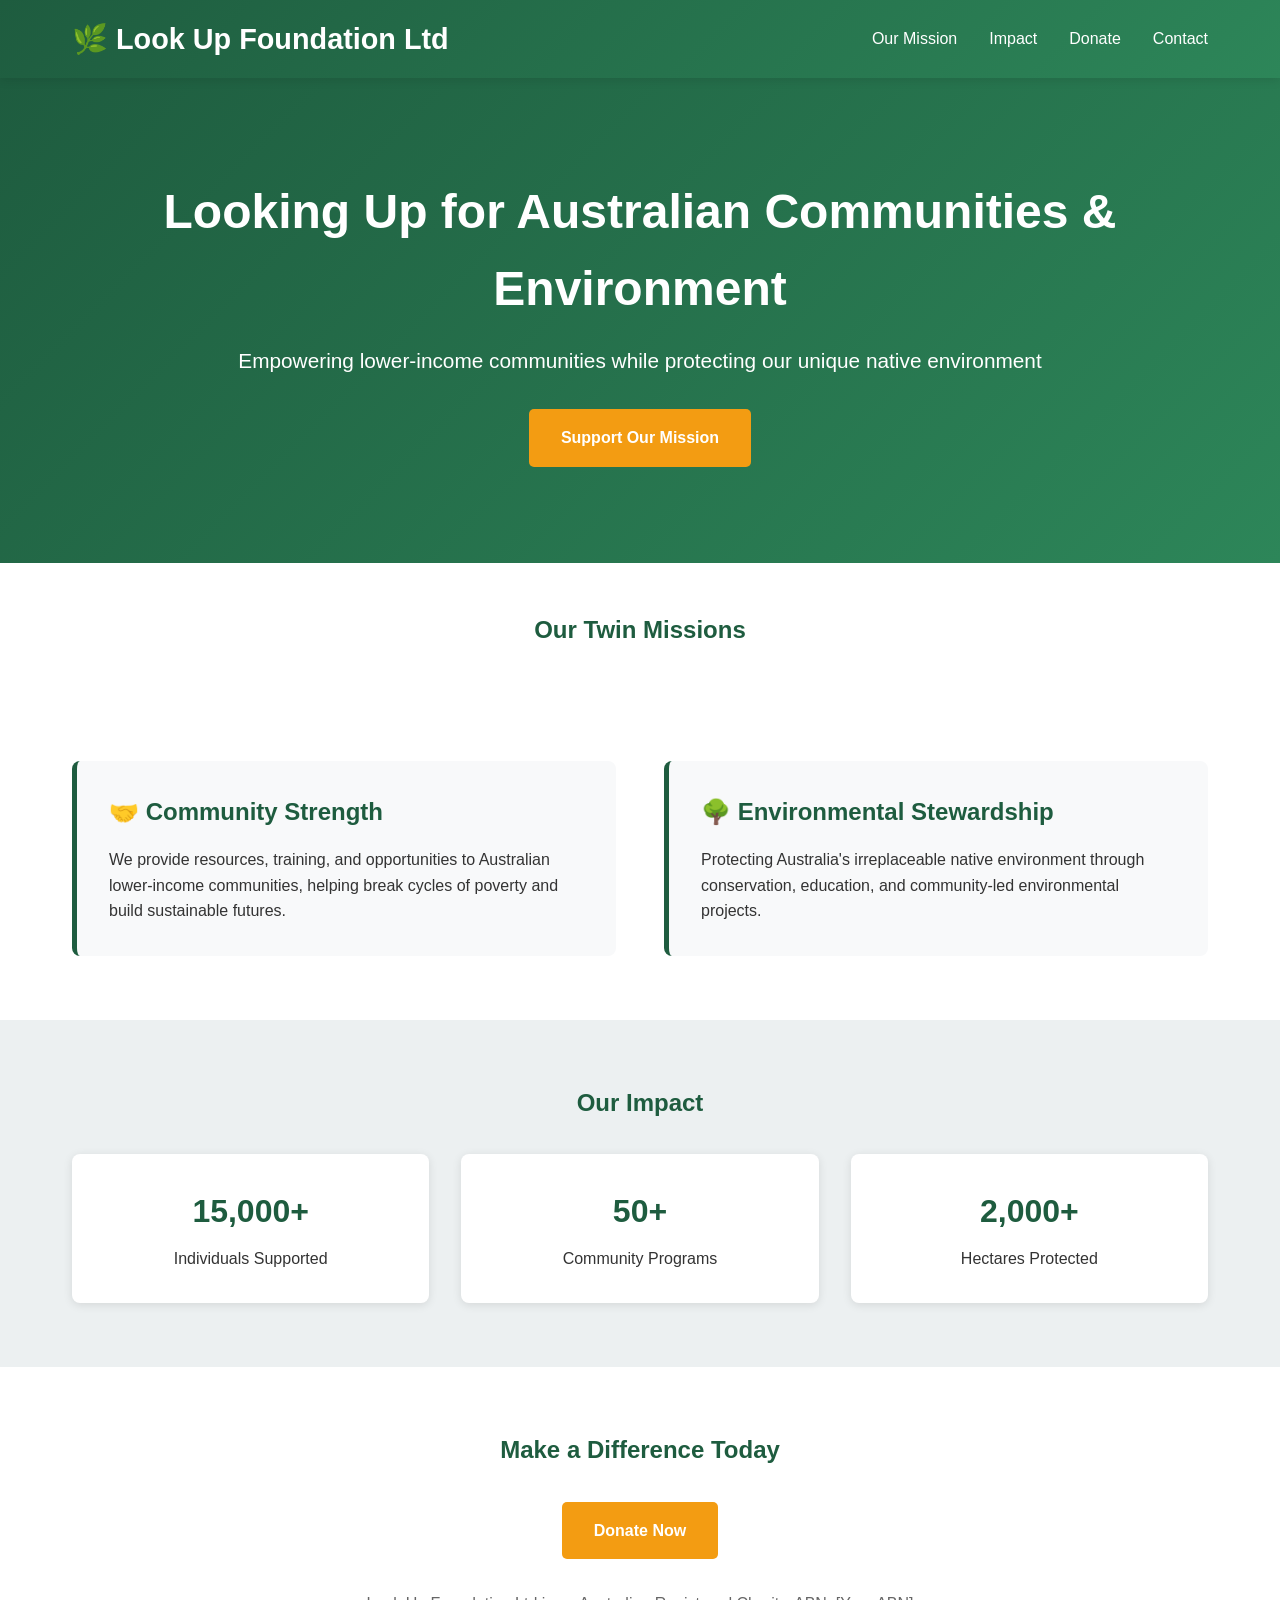
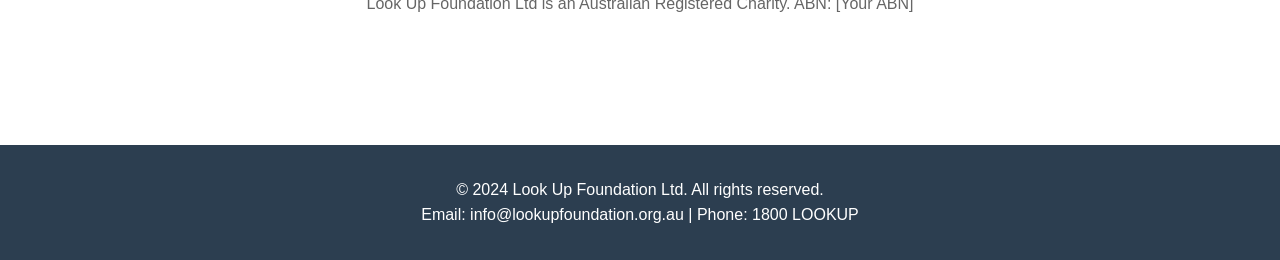
==== index.html @ 84866ac1 "Add initial HTML structure, styles, and JavaScript for Look Up Foundation website" ====
<!DOCTYPE html>
<html lang="en">
<head>
    <meta charset="UTF-8">
    <meta name="viewport" content="width=device-width, initial-scale=1.0">
    <title>Look Up Foundation Ltd - Australian Charity</title>
    <style>
        * {
            margin: 0;
            padding: 0;
            box-sizing: border-box;
        }
        
        body {
            font-family: 'Segoe UI', Tahoma, Geneva, Verdana, sans-serif;
            line-height: 1.6;
            color: #333;
        }
        
        header {
            background: linear-gradient(135deg, #1e5c3f 0%, #2d8659 100%);
            color: white;
            padding: 1rem 0;
            position: sticky;
            top: 0;
            box-shadow: 0 2px 10px rgba(0,0,0,0.1);
        }
        
        nav {
            max-width: 1200px;
            margin: 0 auto;
            display: flex;
            justify-content: space-between;
            align-items: center;
            padding: 0 2rem;
        }
        
        nav h1 {
            font-size: 1.8rem;
        }
        
        nav ul {
            list-style: none;
            display: flex;
            gap: 2rem;
        }
        
        nav a {
            color: white;
            text-decoration: none;
            transition: opacity 0.3s;
        }
        
        nav a:hover {
            opacity: 0.8;
        }
        
        .hero {
            background: linear-gradient(135deg, #1e5c3f 0%, #2d8659 100%);
            color: white;
            padding: 6rem 2rem;
            text-align: center;
        }
        
        .hero h2 {
            font-size: 3rem;
            margin-bottom: 1rem;
        }
        
        .hero p {
            font-size: 1.3rem;
            margin-bottom: 2rem;
        }
        
        .cta-button {
            display: inline-block;
            background: #f39c12;
            color: white;
            padding: 1rem 2rem;
            text-decoration: none;
            border-radius: 5px;
            font-weight: bold;
            transition: background 0.3s;
        }
        
        .cta-button:hover {
            background: #e67e22;
        }
        
        .container {
            max-width: 1200px;
            margin: 0 auto;
            padding: 0 2rem;
        }
        
        .missions {
            display: grid;
            grid-template-columns: 1fr 1fr;
            gap: 3rem;
            padding: 4rem 0;
        }
        
        .mission-card {
            background: #f8f9fa;
            padding: 2rem;
            border-radius: 8px;
            border-left: 5px solid #1e5c3f;
        }
        
        .mission-card h3 {
            color: #1e5c3f;
            margin-bottom: 1rem;
            font-size: 1.5rem;
        }
        
        .impact {
            background: #ecf0f1;
            padding: 4rem 2rem;
            text-align: center;
        }
        
        .impact-items {
            display: grid;
            grid-template-columns: repeat(3, 1fr);
            gap: 2rem;
            margin-top: 2rem;
        }
        
        .impact-item {
            background: white;
            padding: 2rem;
            border-radius: 8px;
            box-shadow: 0 2px 10px rgba(0,0,0,0.1);
        }
        
        .impact-item h4 {
            color: #1e5c3f;
            font-size: 2rem;
            margin-bottom: 0.5rem;
        }
        
        footer {
            background: #2c3e50;
            color: white;
            text-align: center;
            padding: 2rem;
            margin-top: 4rem;
        }
        
        @media (max-width: 768px) {
            .missions, .impact-items {
                grid-template-columns: 1fr;
            }
            
            .hero h2 {
                font-size: 2rem;
            }
            
            nav ul {
                gap: 1rem;
                font-size: 0.9rem;
            }
        }
    </style>
</head>
<body>
    <header>
        <nav>
            <h1>🌿 Look Up Foundation Ltd</h1>
            <ul>
                <li><a href="#mission">Our Mission</a></li>
                <li><a href="#impact">Impact</a></li>
                <li><a href="#donate">Donate</a></li>
                <li><a href="#contact">Contact</a></li>
            </ul>
        </nav>
    </header>
    
    <section class="hero">
        <h2>Looking Up for Australian Communities & Environment</h2>
        <p>Empowering lower-income communities while protecting our unique native environment</p>
        <a href="#donate" class="cta-button">Support Our Mission</a>
    </section>
    
    <section id="mission" class="container">
        <h2 style="text-align: center; color: #1e5c3f; margin: 3rem 0;">Our Twin Missions</h2>
        <div class="missions">
            <div class="mission-card">
                <h3>🤝 Community Strength</h3>
                <p>We provide resources, training, and opportunities to Australian lower-income communities, helping break cycles of poverty and build sustainable futures.</p>
            </div>
            <div class="mission-card">
                <h3>🌳 Environmental Stewardship</h3>
                <p>Protecting Australia's irreplaceable native environment through conservation, education, and community-led environmental projects.</p>
            </div>
        </div>
    </section>
    
    <section id="impact" class="impact">
        <div class="container">
            <h2 style="color: #1e5c3f;">Our Impact</h2>
            <div class="impact-items">
                <div class="impact-item">
                    <h4>15,000+</h4>
                    <p>Individuals Supported</p>
                </div>
                <div class="impact-item">
                    <h4>50+</h4>
                    <p>Community Programs</p>
                </div>
                <div class="impact-item">
                    <h4>2,000+</h4>
                    <p>Hectares Protected</p>
                </div>
            </div>
        </div>
    </section>
    
    <section id="donate" class="container" style="padding: 4rem 0; text-align: center;">
        <h2 style="color: #1e5c3f; margin-bottom: 2rem;">Make a Difference Today</h2>
        <a href="#" class="cta-button">Donate Now</a>
        <p style="margin-top: 2rem; color: #666;">Look Up Foundation Ltd is an Australian Registered Charity. ABN: [Your ABN]</p>
    </section>
    
    <footer id="contact">
        <p>&copy; 2024 Look Up Foundation Ltd. All rights reserved.</p>
        <p>Email: info@lookupfoundation.org.au | Phone: 1800 LOOKUP</p>
    </footer>
</body>
</html>
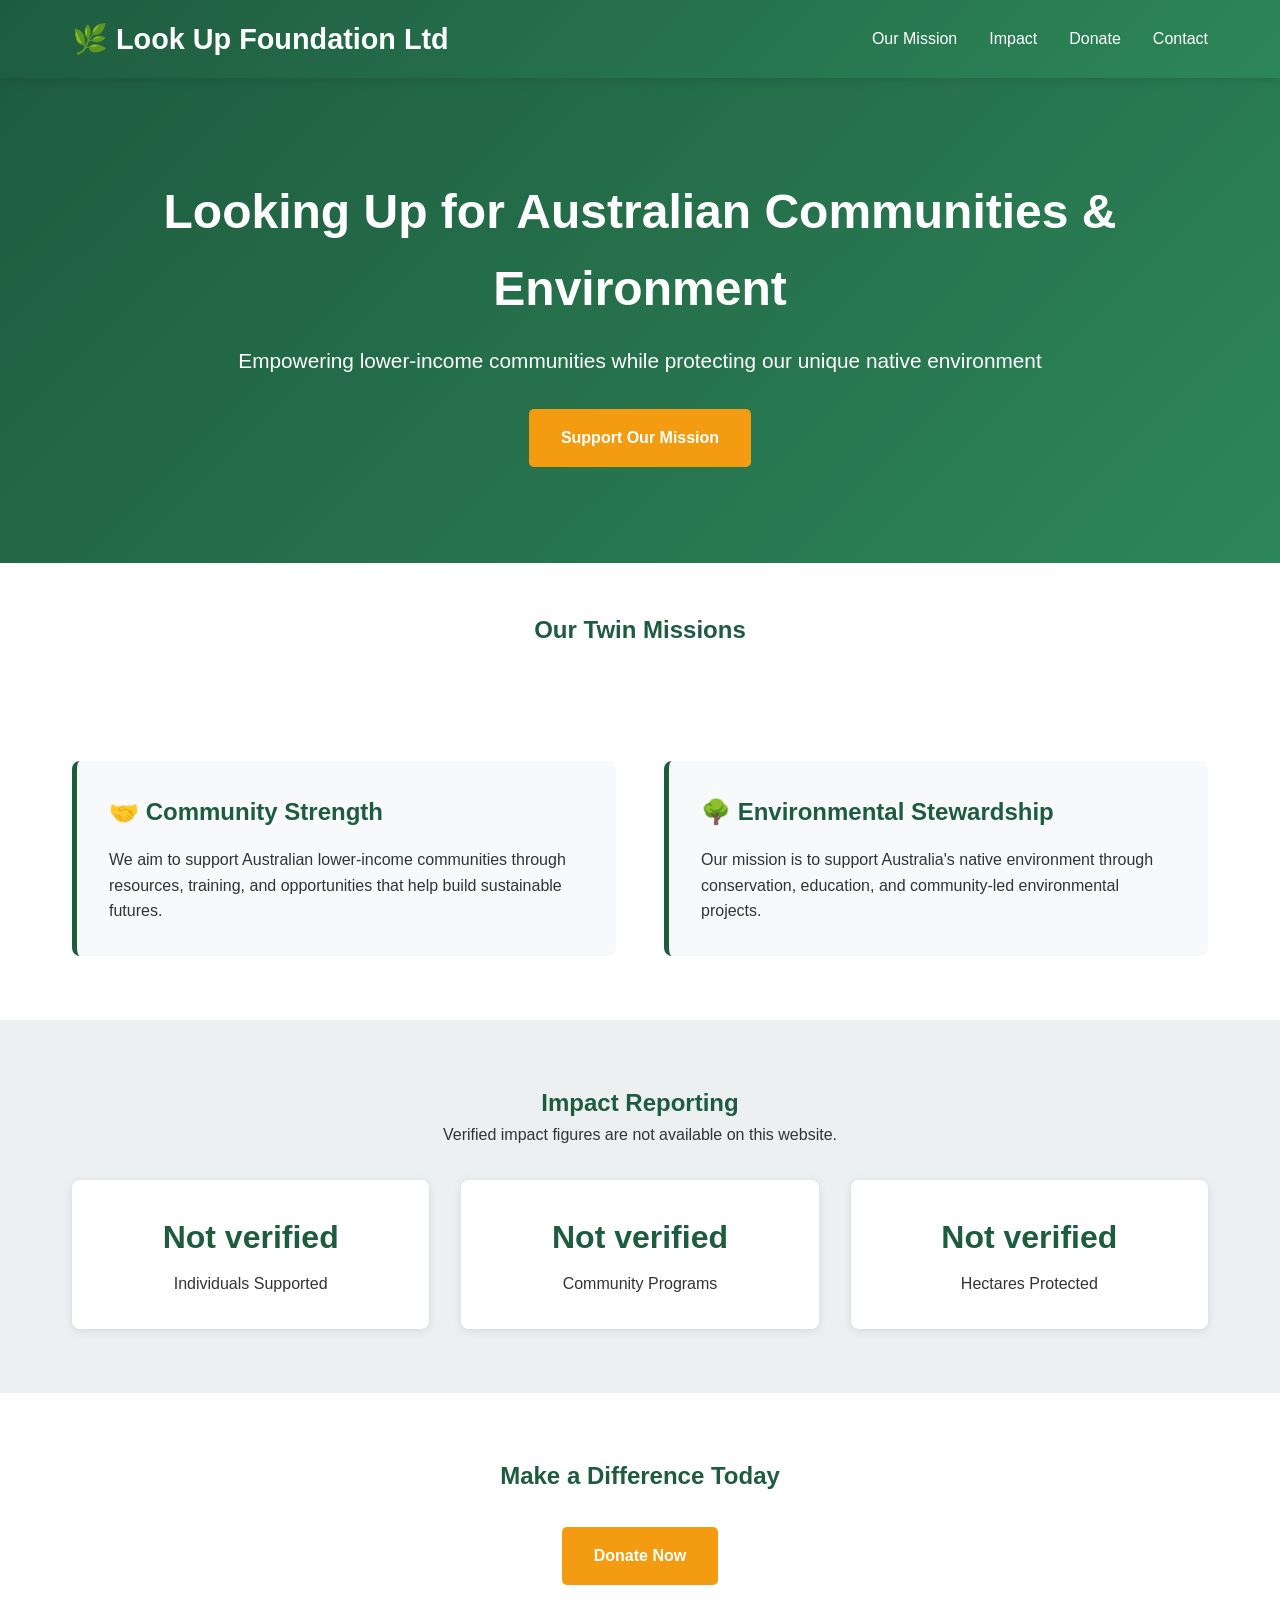
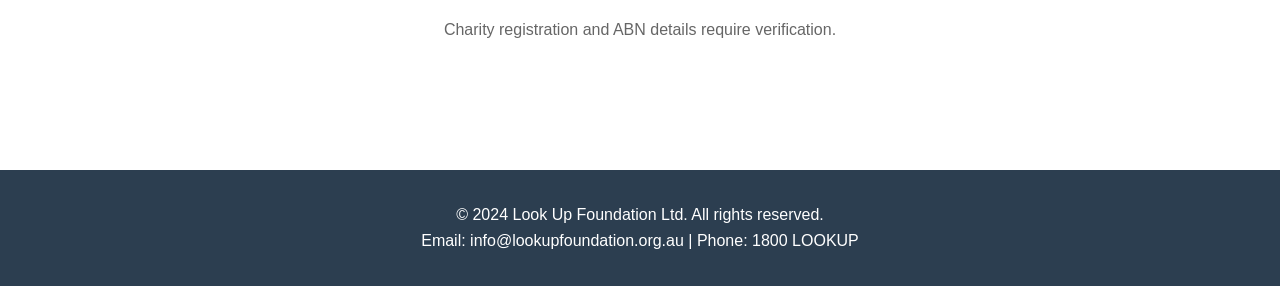
==== commit 1776e91c: "Replace unsupported charity and impact claims with verification notices" ====
--- a/index.html
+++ b/index.html
@@ -3,7 +3,7 @@
 <head>
     <meta charset="UTF-8">
     <meta name="viewport" content="width=device-width, initial-scale=1.0">
-    <title>Look Up Foundation Ltd - Australian Charity</title>
+    <title>Look Up Foundation Ltd - Community &amp; Environment</title>
     <style>
         * {
             margin: 0;
@@ -187,29 +187,30 @@
         <div class="missions">
             <div class="mission-card">
                 <h3>🤝 Community Strength</h3>
-                <p>We provide resources, training, and opportunities to Australian lower-income communities, helping break cycles of poverty and build sustainable futures.</p>
+                <p>We aim to support Australian lower-income communities through resources, training, and opportunities that help build sustainable futures.</p>
             </div>
             <div class="mission-card">
                 <h3>🌳 Environmental Stewardship</h3>
-                <p>Protecting Australia's irreplaceable native environment through conservation, education, and community-led environmental projects.</p>
+                <p>Our mission is to support Australia's native environment through conservation, education, and community-led environmental projects.</p>
             </div>
         </div>
     </section>
     
     <section id="impact" class="impact">
         <div class="container">
-            <h2 style="color: #1e5c3f;">Our Impact</h2>
+            <h2 style="color: #1e5c3f;">Impact Reporting</h2>
+            <p>Verified impact figures are not available on this website.</p>
             <div class="impact-items">
                 <div class="impact-item">
-                    <h4>15,000+</h4>
+                    <h4>Not verified</h4>
                     <p>Individuals Supported</p>
                 </div>
                 <div class="impact-item">
-                    <h4>50+</h4>
+                    <h4>Not verified</h4>
                     <p>Community Programs</p>
                 </div>
                 <div class="impact-item">
-                    <h4>2,000+</h4>
+                    <h4>Not verified</h4>
                     <p>Hectares Protected</p>
                 </div>
             </div>
@@ -219,7 +220,7 @@
     <section id="donate" class="container" style="padding: 4rem 0; text-align: center;">
         <h2 style="color: #1e5c3f; margin-bottom: 2rem;">Make a Difference Today</h2>
         <a href="#" class="cta-button">Donate Now</a>
-        <p style="margin-top: 2rem; color: #666;">Look Up Foundation Ltd is an Australian Registered Charity. ABN: [Your ABN]</p>
+        <p style="margin-top: 2rem; color: #666;">Charity registration and ABN details require verification.</p>
     </section>
     
     <footer id="contact">
@@ -227,4 +228,4 @@
         <p>Email: info@lookupfoundation.org.au | Phone: 1800 LOOKUP</p>
     </footer>
 </body>
-</html>+</html>
